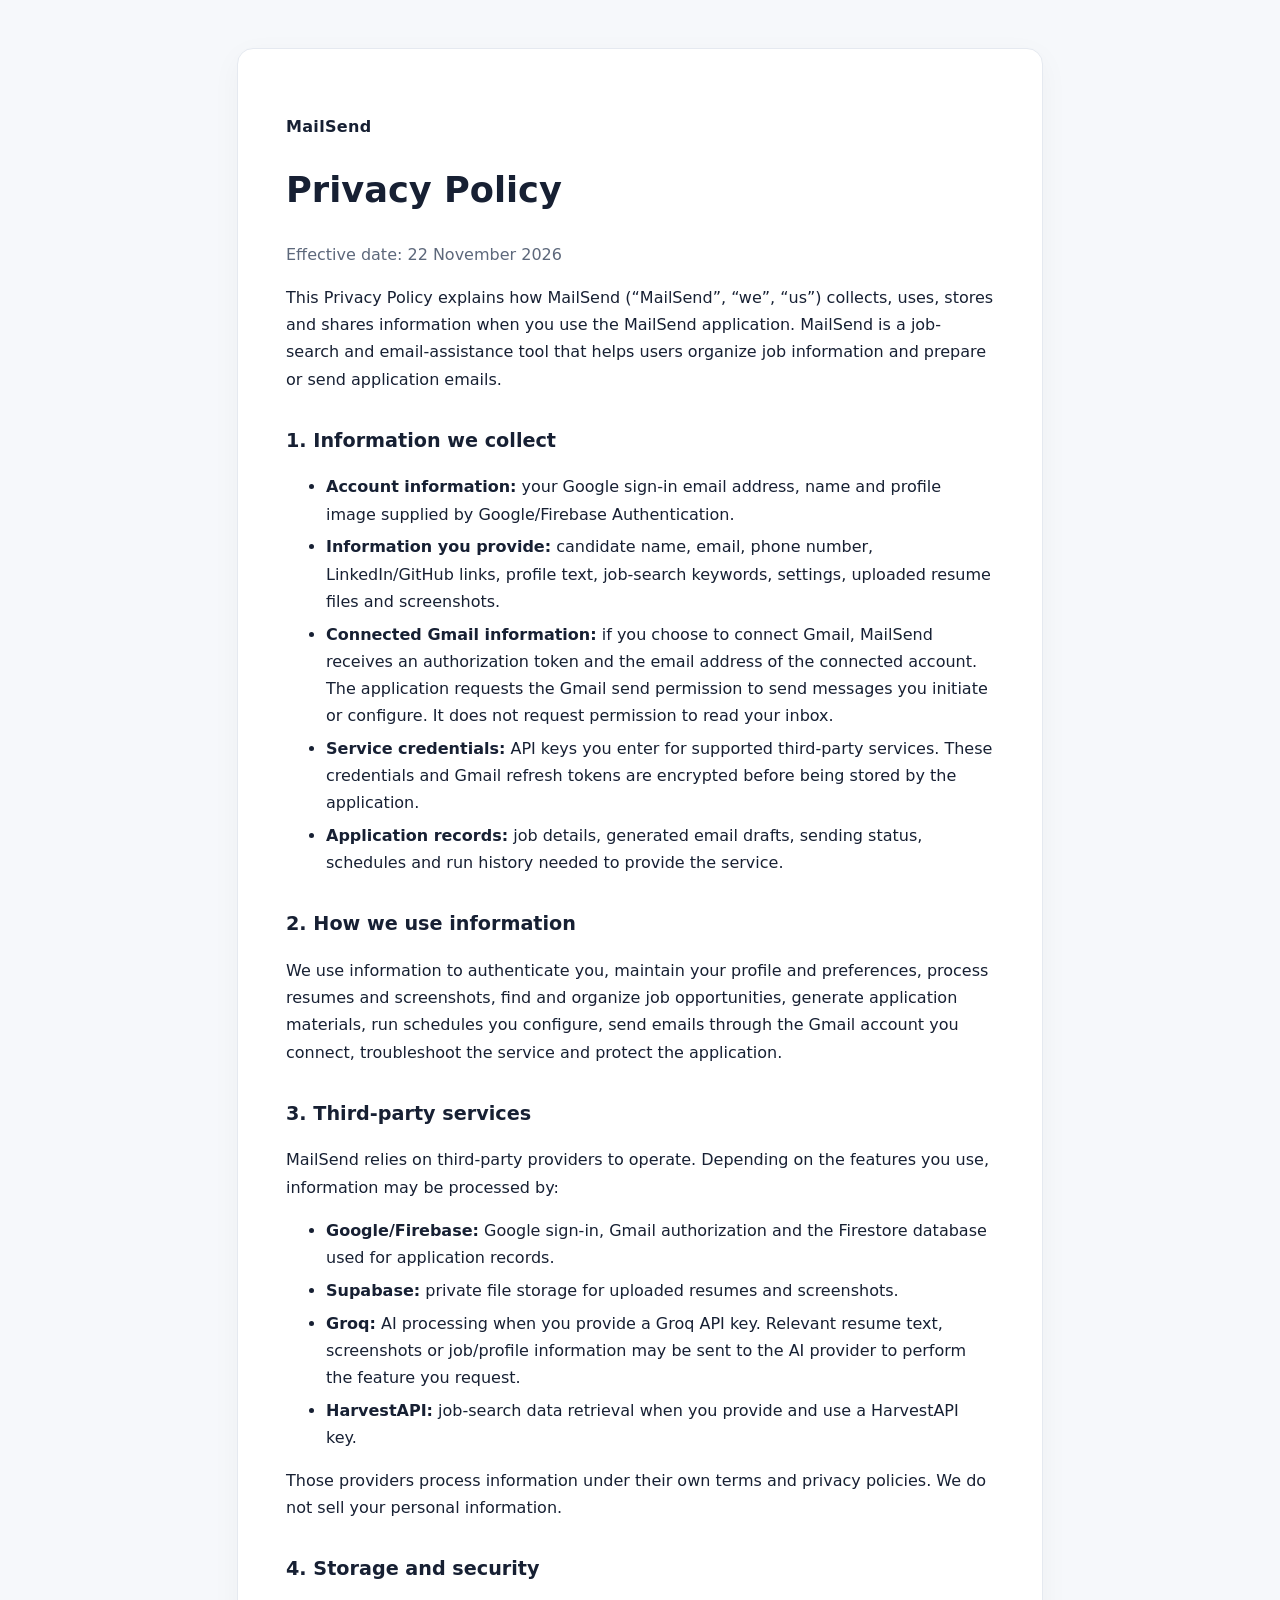
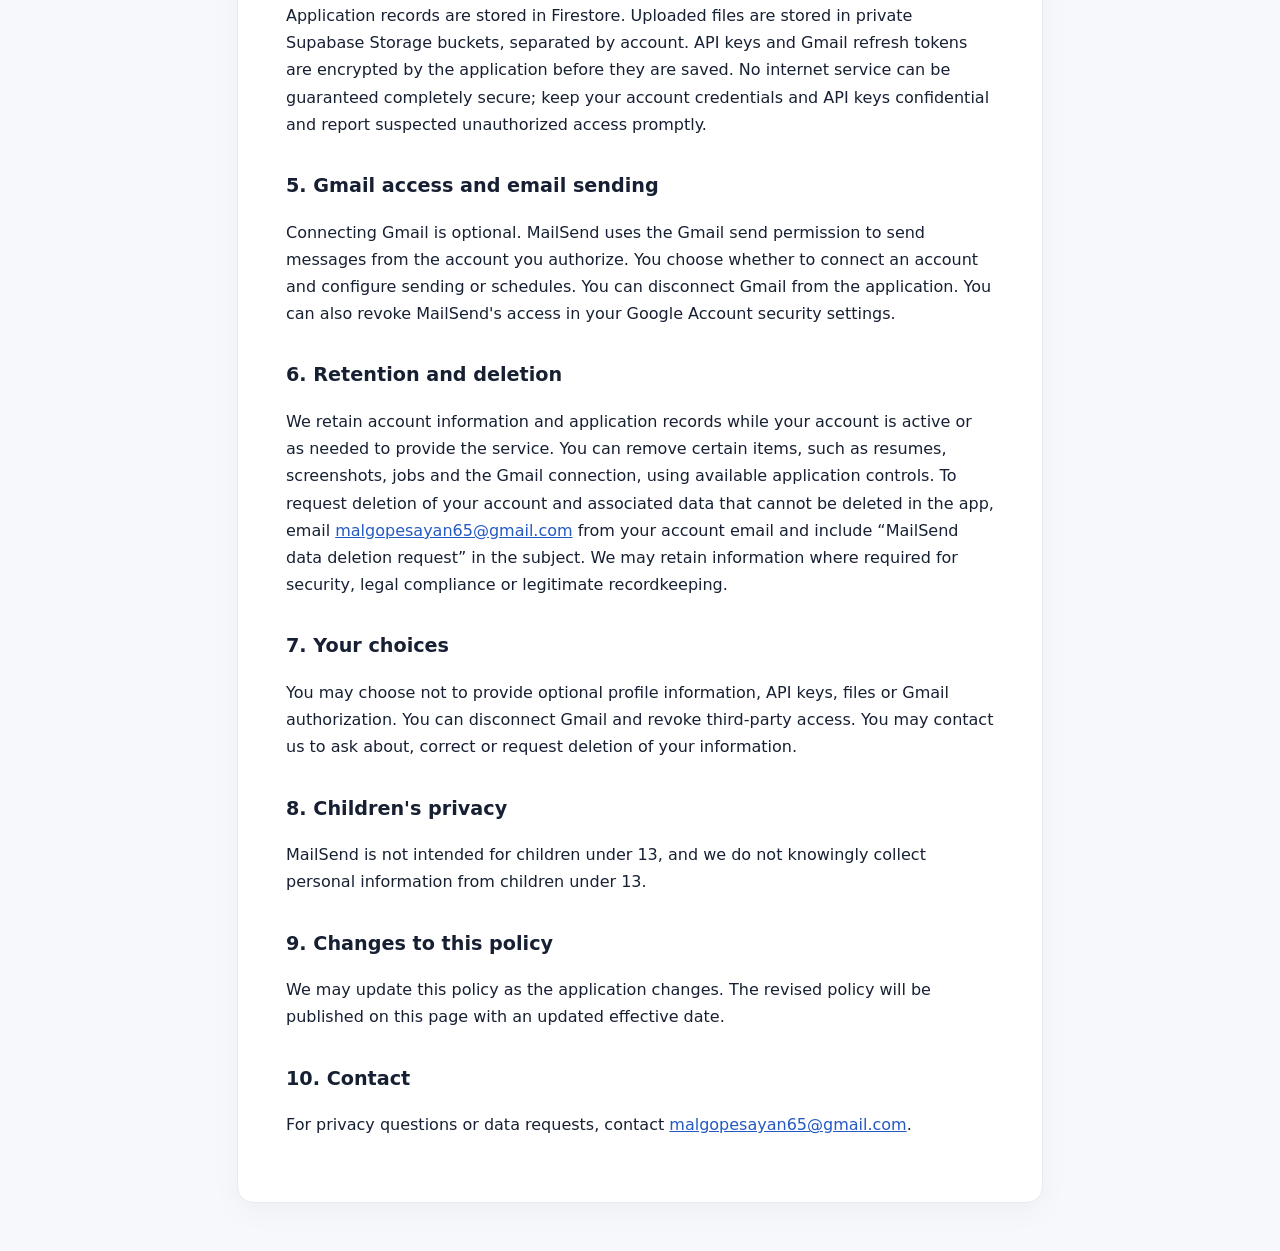
==== static/privacy.html @ f617330d "Add files via upload" ====
<!doctype html>
<html lang="en">
<head>
<meta charset="utf-8"><meta name="viewport" content="width=device-width,initial-scale=1">
<title>Privacy Policy | MailSend</title>
<style>
:root{color-scheme:light}*{box-sizing:border-box}body{margin:0;background:#f6f8fb;color:#172033;font:16px/1.7 system-ui,-apple-system,Segoe UI,Roboto,sans-serif}.wrap{max-width:850px;margin:48px auto;padding:0 22px}.paper{background:#fff;border:1px solid #e5e9f0;border-radius:16px;padding:clamp(24px,5vw,48px);box-shadow:0 8px 30px #1720330a}h1{line-height:1.2;font-size:2.2rem}h2{margin-top:2rem;font-size:1.2rem}a{color:#2459c4}small,.muted{color:#5d687b}.brand{font-weight:700;letter-spacing:.02em}li{margin:.35rem 0}
</style></head>
<body><main class="wrap"><article class="paper">
<p class="brand">MailSend</p><h1>Privacy Policy</h1>
<p class="muted">Effective date: 22 November 2026</p>
<p>This Privacy Policy explains how MailSend (“MailSend”, “we”, “us”) collects, uses, stores and shares information when you use the MailSend application. MailSend is a job-search and email-assistance tool that helps users organize job information and prepare or send application emails.</p>
<h2>1. Information we collect</h2>
<ul>
<li><strong>Account information:</strong> your Google sign-in email address, name and profile image supplied by Google/Firebase Authentication.</li>
<li><strong>Information you provide:</strong> candidate name, email, phone number, LinkedIn/GitHub links, profile text, job-search keywords, settings, uploaded resume files and screenshots.</li>
<li><strong>Connected Gmail information:</strong> if you choose to connect Gmail, MailSend receives an authorization token and the email address of the connected account. The application requests the Gmail send permission to send messages you initiate or configure. It does not request permission to read your inbox.</li>
<li><strong>Service credentials:</strong> API keys you enter for supported third-party services. These credentials and Gmail refresh tokens are encrypted before being stored by the application.</li>
<li><strong>Application records:</strong> job details, generated email drafts, sending status, schedules and run history needed to provide the service.</li>
</ul>
<h2>2. How we use information</h2>
<p>We use information to authenticate you, maintain your profile and preferences, process resumes and screenshots, find and organize job opportunities, generate application materials, run schedules you configure, send emails through the Gmail account you connect, troubleshoot the service and protect the application.</p>
<h2>3. Third-party services</h2>
<p>MailSend relies on third-party providers to operate. Depending on the features you use, information may be processed by:</p>
<ul>
<li><strong>Google/Firebase:</strong> Google sign-in, Gmail authorization and the Firestore database used for application records.</li>
<li><strong>Supabase:</strong> private file storage for uploaded resumes and screenshots.</li>
<li><strong>Groq:</strong> AI processing when you provide a Groq API key. Relevant resume text, screenshots or job/profile information may be sent to the AI provider to perform the feature you request.</li>
<li><strong>HarvestAPI:</strong> job-search data retrieval when you provide and use a HarvestAPI key.</li>
</ul>
<p>Those providers process information under their own terms and privacy policies. We do not sell your personal information.</p>
<h2>4. Storage and security</h2>
<p>Application records are stored in Firestore. Uploaded files are stored in private Supabase Storage buckets, separated by account. API keys and Gmail refresh tokens are encrypted by the application before they are saved. No internet service can be guaranteed completely secure; keep your account credentials and API keys confidential and report suspected unauthorized access promptly.</p>
<h2>5. Gmail access and email sending</h2>
<p>Connecting Gmail is optional. MailSend uses the Gmail send permission to send messages from the account you authorize. You choose whether to connect an account and configure sending or schedules. You can disconnect Gmail from the application. You can also revoke MailSend's access in your Google Account security settings.</p>
<h2>6. Retention and deletion</h2>
<p>We retain account information and application records while your account is active or as needed to provide the service. You can remove certain items, such as resumes, screenshots, jobs and the Gmail connection, using available application controls. To request deletion of your account and associated data that cannot be deleted in the app, email <a href="mailto:malgopesayan65@gmail.com">malgopesayan65@gmail.com</a> from your account email and include “MailSend data deletion request” in the subject. We may retain information where required for security, legal compliance or legitimate recordkeeping.</p>
<h2>7. Your choices</h2>
<p>You may choose not to provide optional profile information, API keys, files or Gmail authorization. You can disconnect Gmail and revoke third-party access. You may contact us to ask about, correct or request deletion of your information.</p>
<h2>8. Children's privacy</h2>
<p>MailSend is not intended for children under 13, and we do not knowingly collect personal information from children under 13.</p>
<h2>9. Changes to this policy</h2>
<p>We may update this policy as the application changes. The revised policy will be published on this page with an updated effective date.</p>
<h2>10. Contact</h2>
<p>For privacy questions or data requests, contact <a href="mailto:malgopesayan65@gmail.com">malgopesayan65@gmail.com</a>.</p>
</article></main></body></html>
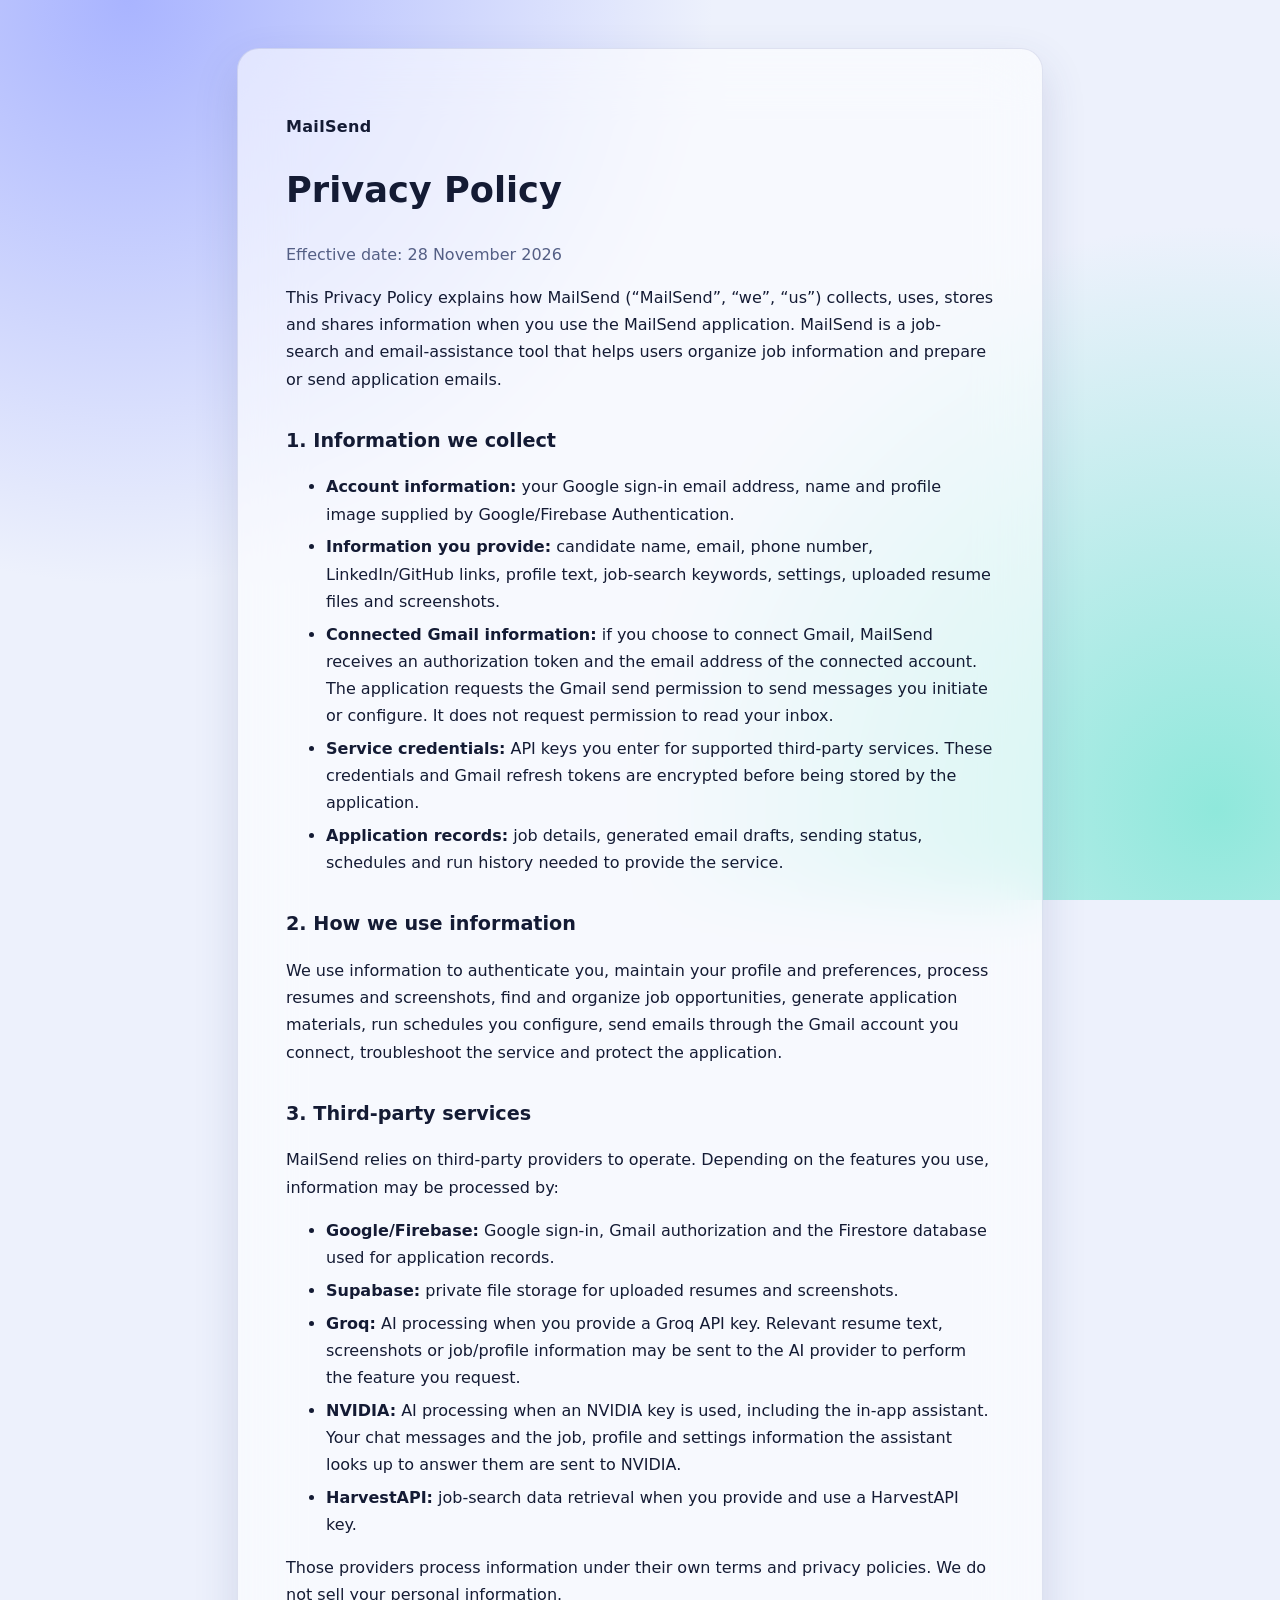
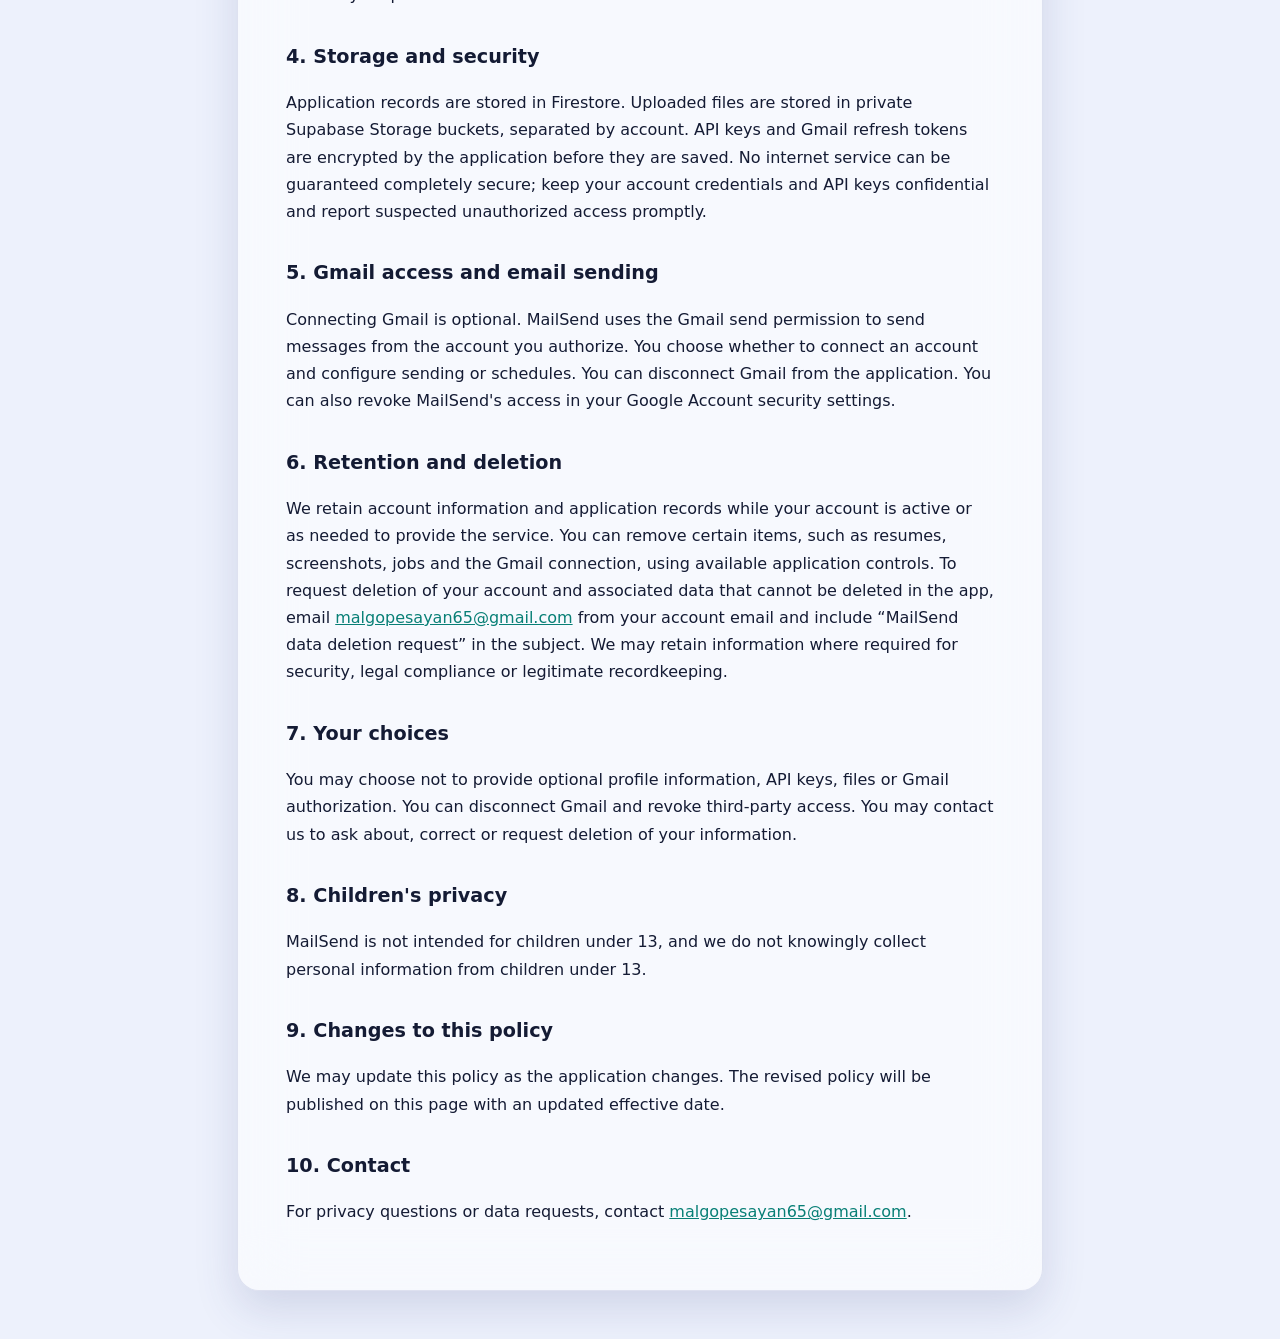
==== commit c63eda75: "Upload upgraded project" ====
--- a/static/privacy.html
+++ b/static/privacy.html
@@ -3,12 +3,12 @@
 <head>
 <meta charset="utf-8"><meta name="viewport" content="width=device-width,initial-scale=1">
 <title>Privacy Policy | MailSend</title>
-<style>
-:root{color-scheme:light}*{box-sizing:border-box}body{margin:0;background:#f6f8fb;color:#172033;font:16px/1.7 system-ui,-apple-system,Segoe UI,Roboto,sans-serif}.wrap{max-width:850px;margin:48px auto;padding:0 22px}.paper{background:#fff;border:1px solid #e5e9f0;border-radius:16px;padding:clamp(24px,5vw,48px);box-shadow:0 8px 30px #1720330a}h1{line-height:1.2;font-size:2.2rem}h2{margin-top:2rem;font-size:1.2rem}a{color:#2459c4}small,.muted{color:#5d687b}.brand{font-weight:700;letter-spacing:.02em}li{margin:.35rem 0}
-</style></head>
+<script>(function(){var t;try{t=localStorage.getItem('jm-theme')}catch(e){}if(t!=='light'&&t!=='dark')t=matchMedia('(prefers-color-scheme: light)').matches?'light':'dark';document.documentElement.dataset.theme=t})();</script>
+<link rel="stylesheet" href="/static/theme.css">
+<style>*{box-sizing:border-box}body{margin:0;min-height:100vh;background:radial-gradient(circle at 10% 0,var(--b1),transparent 40%),radial-gradient(circle at 95% 90%,var(--b2),transparent 40%),var(--bg);background-attachment:fixed;color:var(--text);font:16px/1.7 system-ui,-apple-system,Segoe UI,Roboto,sans-serif}.wrap{max-width:850px;margin:48px auto;padding:0 22px}.paper{background:var(--glass);-webkit-backdrop-filter:blur(30px);backdrop-filter:blur(30px);border:1px solid var(--edge);border-radius:22px;padding:clamp(24px,5vw,48px);box-shadow:var(--shadow)}h1{line-height:1.2;font-size:2.2rem}h2{margin-top:2rem;font-size:1.2rem}a{color:var(--a2)}small,.muted{color:var(--muted)}.brand{font-weight:700;letter-spacing:.02em}li{margin:.35rem 0}</style></head>
 <body><main class="wrap"><article class="paper">
 <p class="brand">MailSend</p><h1>Privacy Policy</h1>
-<p class="muted">Effective date: 22 November 2026</p>
+<p class="muted">Effective date: 28 November 2026</p>
 <p>This Privacy Policy explains how MailSend (“MailSend”, “we”, “us”) collects, uses, stores and shares information when you use the MailSend application. MailSend is a job-search and email-assistance tool that helps users organize job information and prepare or send application emails.</p>
 <h2>1. Information we collect</h2>
 <ul>
@@ -26,7 +26,8 @@
 <li><strong>Google/Firebase:</strong> Google sign-in, Gmail authorization and the Firestore database used for application records.</li>
 <li><strong>Supabase:</strong> private file storage for uploaded resumes and screenshots.</li>
 <li><strong>Groq:</strong> AI processing when you provide a Groq API key. Relevant resume text, screenshots or job/profile information may be sent to the AI provider to perform the feature you request.</li>
-<li><strong>HarvestAPI:</strong> job-search data retrieval when you provide and use a HarvestAPI key.</li>
+<li><strong>NVIDIA:</strong> AI processing when an NVIDIA key is used, including the in-app assistant. Your chat messages and the job, profile and settings information the assistant looks up to answer them are sent to NVIDIA.</li>
+  <li><strong>HarvestAPI:</strong> job-search data retrieval when you provide and use a HarvestAPI key.</li>
 </ul>
 <p>Those providers process information under their own terms and privacy policies. We do not sell your personal information.</p>
 <h2>4. Storage and security</h2>
--- a/static/theme.css
+++ b/static/theme.css
@@ -0,0 +1,19 @@
+/* Shared design tokens: used by the app, privacy and terms pages */
+:root,[data-theme=dark]{
+  color-scheme:dark;
+  --bg:#070B17; --bg2:#0C1326; --glass:rgba(22,31,58,.55); --glass2:rgba(40,52,92,.38); --solid:#111A33;
+  --edge:rgba(166,184,255,.16); --edge2:rgba(166,184,255,.30); --shine:rgba(255,255,255,.10);
+  --text:#ECF0FF; --muted:#98A3C7; --field:rgba(5,9,22,.55);
+  --a1:#7C7CFF; --a2:#2FD9C5; --hot:#FF7A66; --warn:#FFC25C; --green:#3DDC97; --red:#FF6B81;
+  --on-accent:#06101F; --shadow:0 18px 50px rgba(0,0,0,.45);
+  --b1:#3D3BCE; --b2:#0F8F8A; --b3:#B4416B; --blob:.55;
+}
+[data-theme=light]{
+  color-scheme:light;
+  --bg:#EDF1FC; --bg2:#E3F4F4; --glass:rgba(255,255,255,.58); --glass2:rgba(255,255,255,.45); --solid:#FFFFFF;
+  --edge:rgba(75,88,160,.15); --edge2:rgba(75,88,160,.30); --shine:rgba(255,255,255,.85);
+  --text:#141B34; --muted:#545F85; --field:rgba(255,255,255,.75);
+  --a1:#4B46D9; --a2:#087F76; --hot:#C93D2C; --warn:#8F5600; --green:#0B7A4B; --red:#C0263F;
+  --on-accent:#FFFFFF; --shadow:0 18px 44px rgba(56,68,128,.16);
+  --b1:#A9B4FF; --b2:#8FE8DB; --b3:#FFC0B4; --blob:.75;
+}
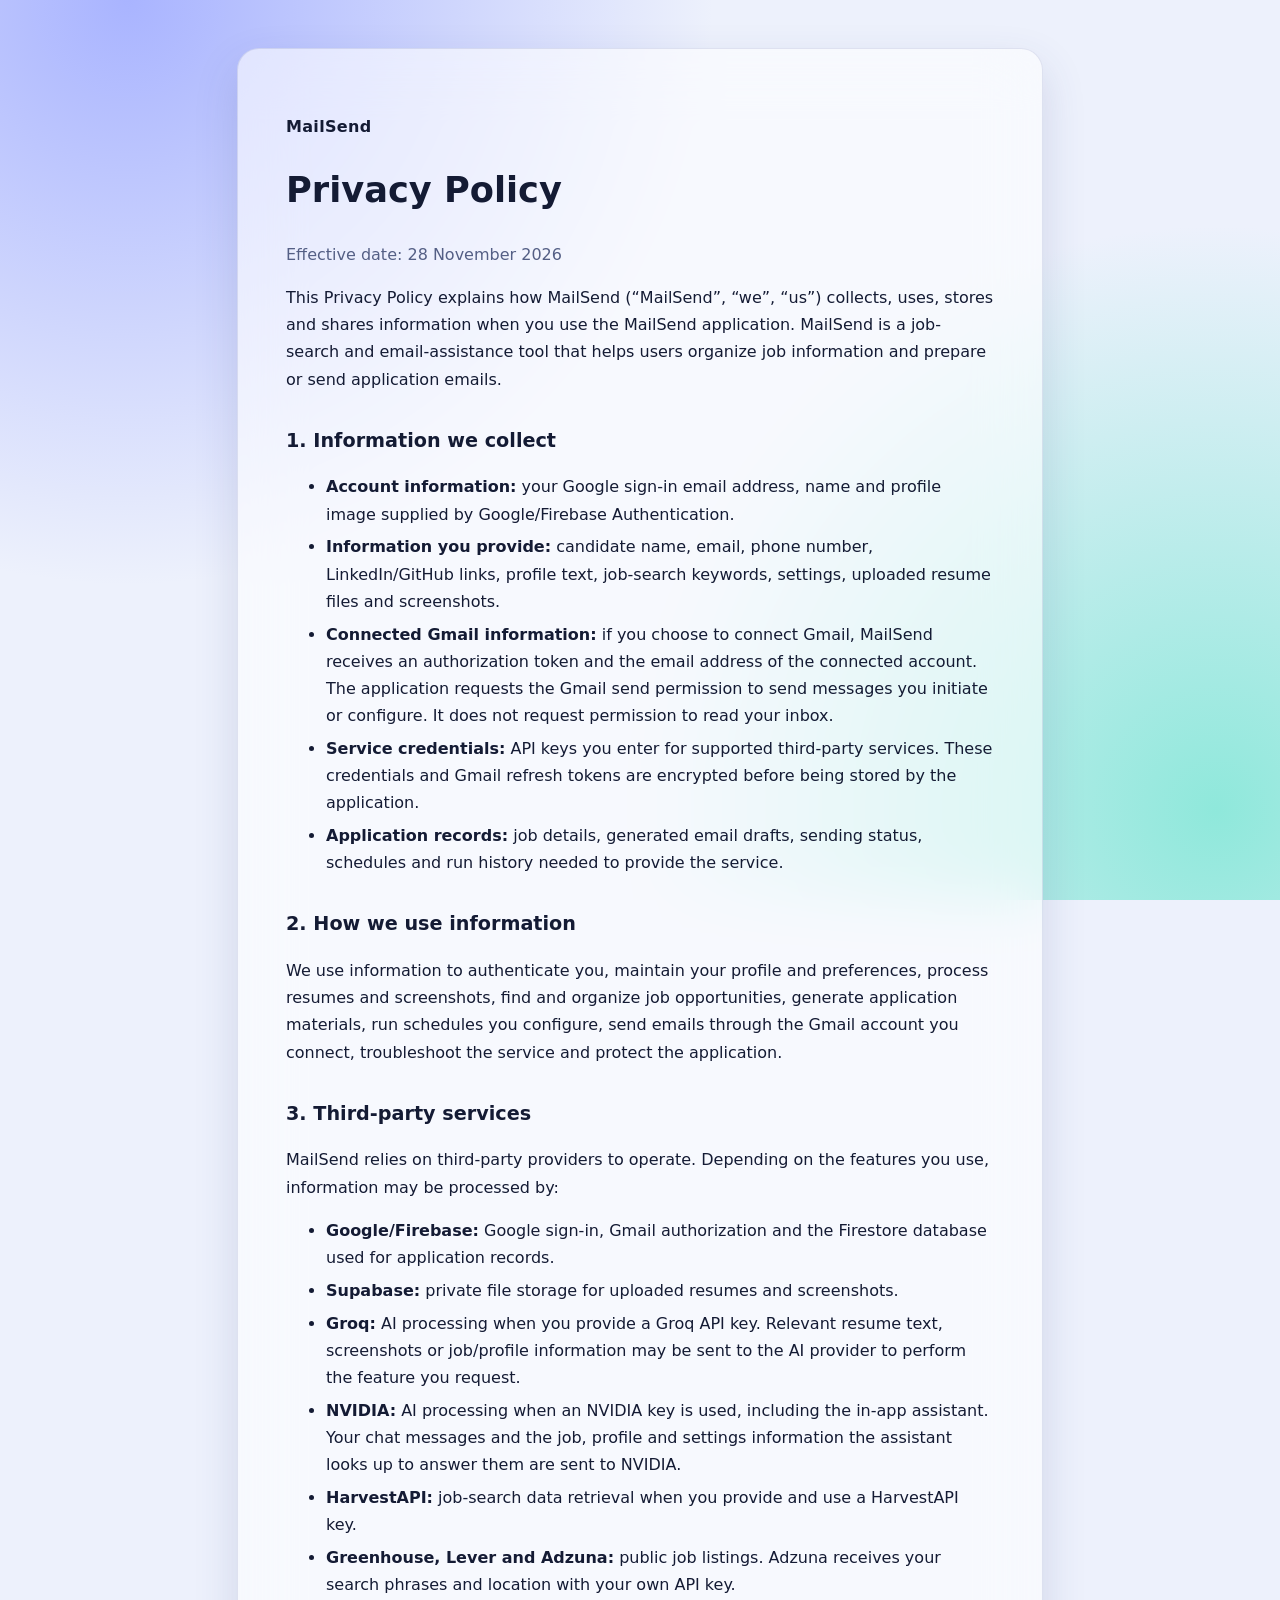
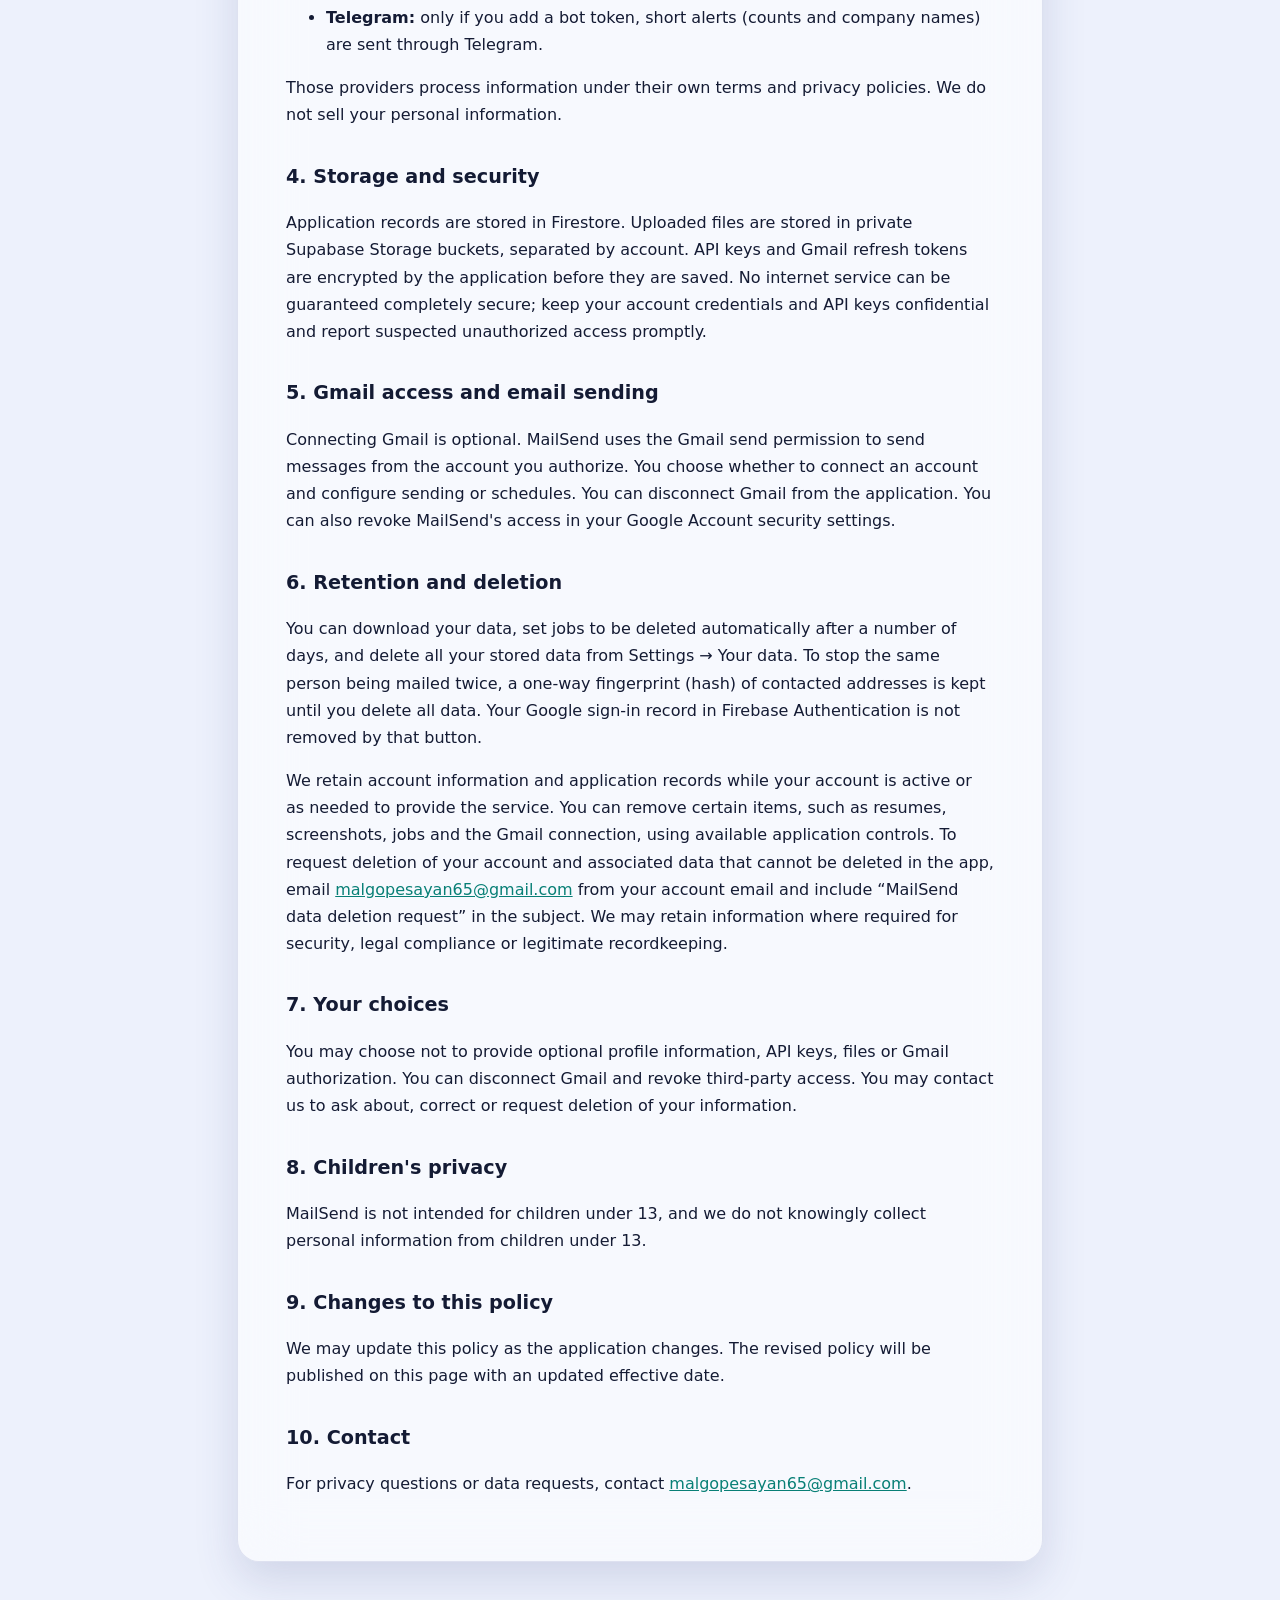
==== commit 3deda8f8: "Upload V3 project" ====
--- a/static/privacy.html
+++ b/static/privacy.html
@@ -28,6 +28,8 @@
 <li><strong>Groq:</strong> AI processing when you provide a Groq API key. Relevant resume text, screenshots or job/profile information may be sent to the AI provider to perform the feature you request.</li>
 <li><strong>NVIDIA:</strong> AI processing when an NVIDIA key is used, including the in-app assistant. Your chat messages and the job, profile and settings information the assistant looks up to answer them are sent to NVIDIA.</li>
   <li><strong>HarvestAPI:</strong> job-search data retrieval when you provide and use a HarvestAPI key.</li>
+  <li><strong>Greenhouse, Lever and Adzuna:</strong> public job listings. Adzuna receives your search phrases and location with your own API key.</li>
+  <li><strong>Telegram:</strong> only if you add a bot token, short alerts (counts and company names) are sent through Telegram.</li>
 </ul>
 <p>Those providers process information under their own terms and privacy policies. We do not sell your personal information.</p>
 <h2>4. Storage and security</h2>
@@ -35,6 +37,7 @@
 <h2>5. Gmail access and email sending</h2>
 <p>Connecting Gmail is optional. MailSend uses the Gmail send permission to send messages from the account you authorize. You choose whether to connect an account and configure sending or schedules. You can disconnect Gmail from the application. You can also revoke MailSend's access in your Google Account security settings.</p>
 <h2>6. Retention and deletion</h2>
+<p>You can download your data, set jobs to be deleted automatically after a number of days, and delete all your stored data from Settings → Your data. To stop the same person being mailed twice, a one-way fingerprint (hash) of contacted addresses is kept until you delete all data. Your Google sign-in record in Firebase Authentication is not removed by that button.</p>
 <p>We retain account information and application records while your account is active or as needed to provide the service. You can remove certain items, such as resumes, screenshots, jobs and the Gmail connection, using available application controls. To request deletion of your account and associated data that cannot be deleted in the app, email <a href="mailto:malgopesayan65@gmail.com">malgopesayan65@gmail.com</a> from your account email and include “MailSend data deletion request” in the subject. We may retain information where required for security, legal compliance or legitimate recordkeeping.</p>
 <h2>7. Your choices</h2>
 <p>You may choose not to provide optional profile information, API keys, files or Gmail authorization. You can disconnect Gmail and revoke third-party access. You may contact us to ask about, correct or request deletion of your information.</p>
